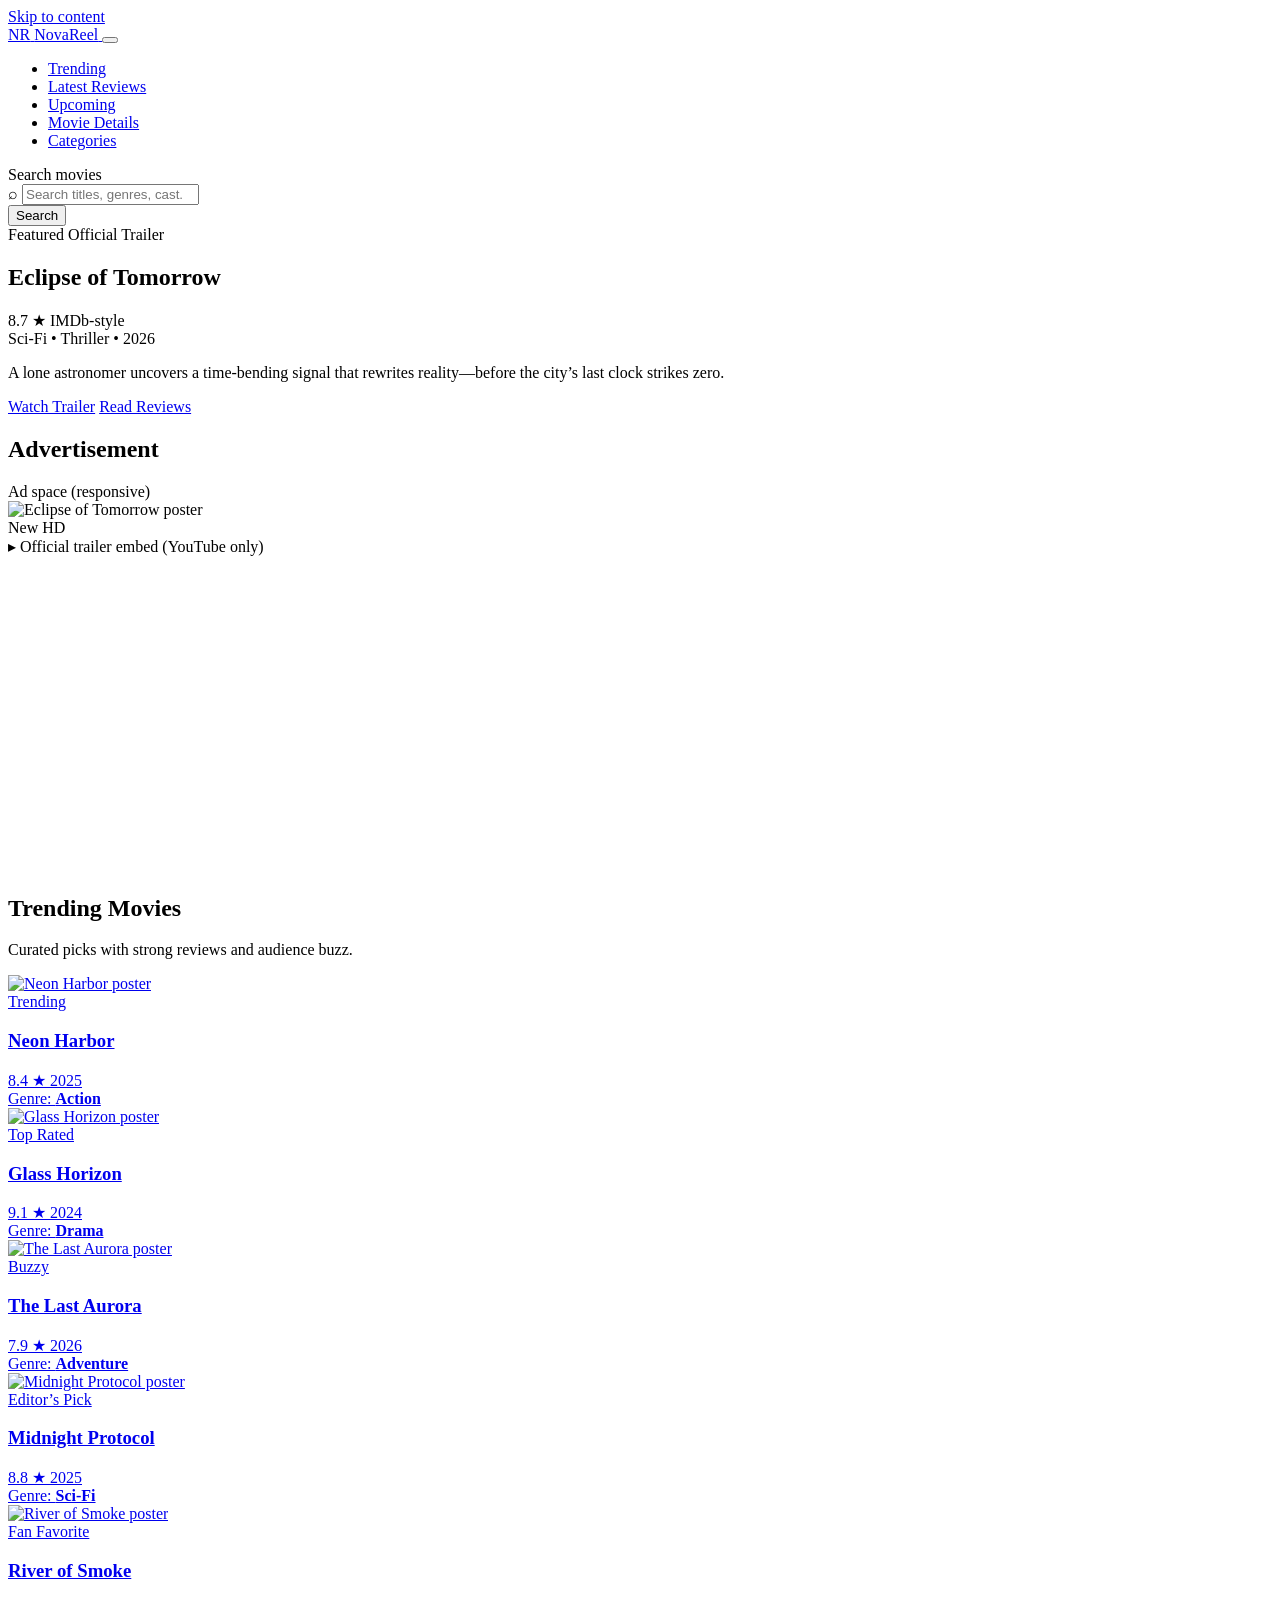
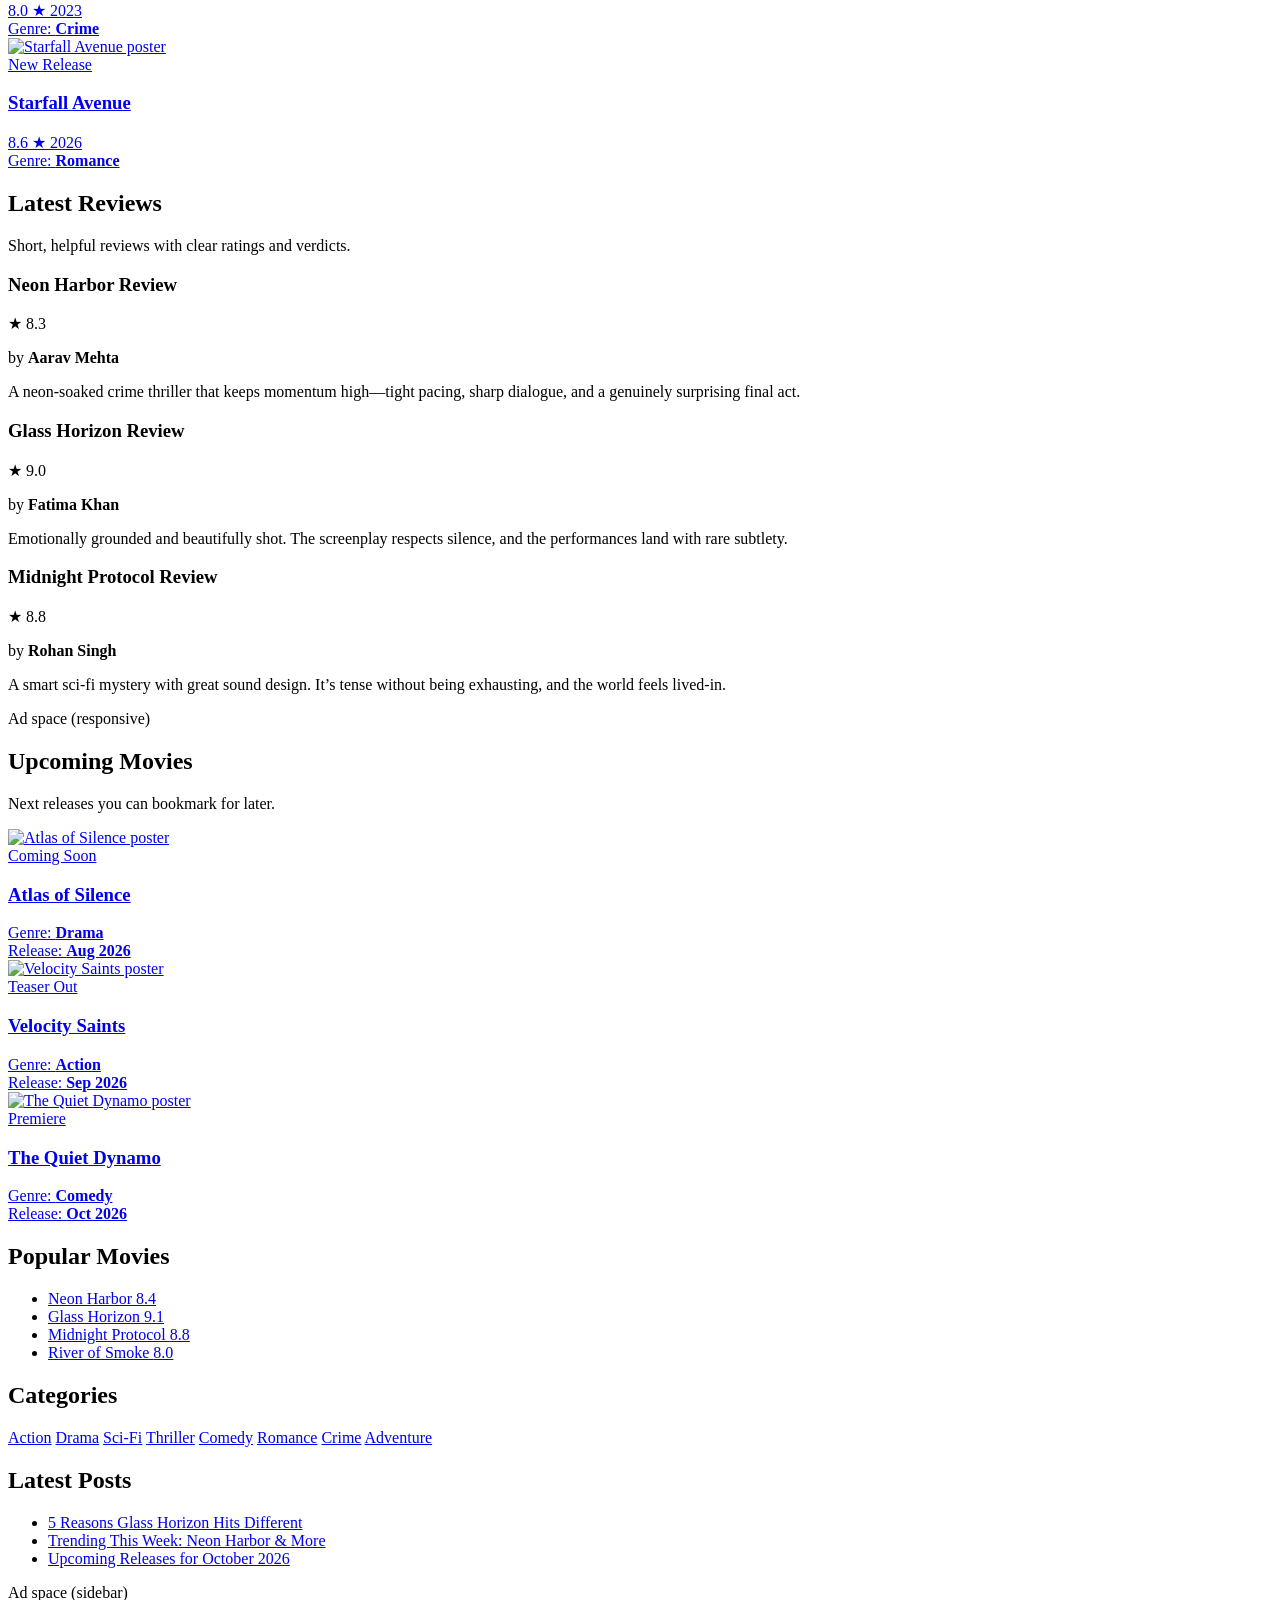
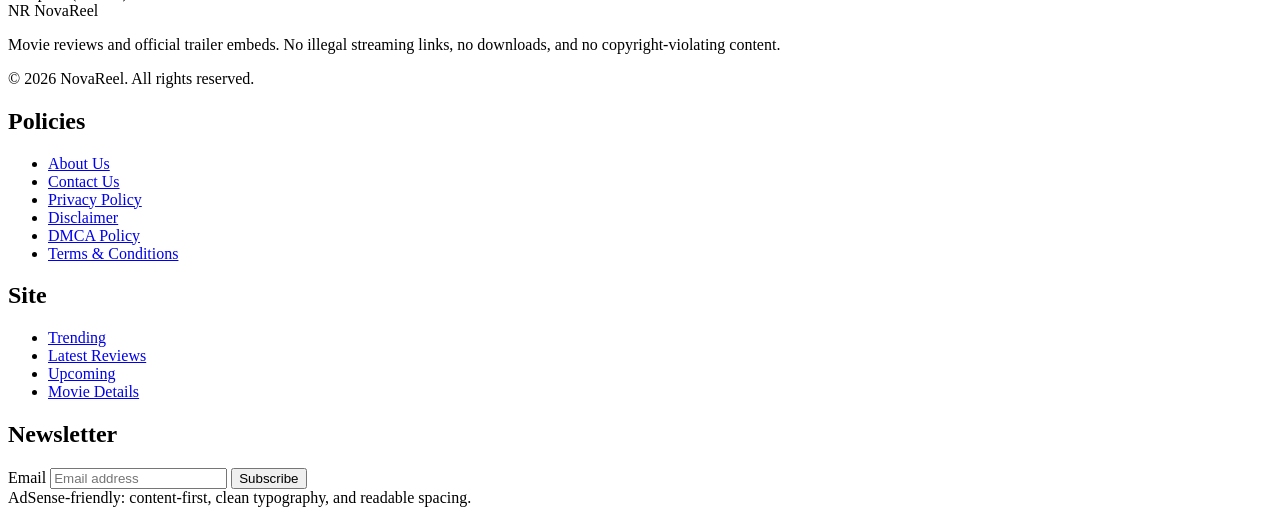
==== index.html @ b0065f3a "new website upload" ====
<!doctype html>
<html lang="en">
<head>
  <meta charset="utf-8" />
  <meta name="viewport" content="width=device-width, initial-scale=1" />

  <title>NovaReel | Movie Reviews, Trailers & Ratings</title>
  <meta name="description" content="NovaReel is a modern movie review platform with trending movies, latest reviews, cast details, and official trailers. Clean, fast, AdSense-ready layout." />
  <meta name="robots" content="index,follow" />

  <!-- Open Graph -->
  <meta property="og:type" content="website" />
  <meta property="og:title" content="NovaReel | Movie Reviews, Trailers & Ratings" />
  <meta property="og:description" content="Explore trending movies, read latest reviews, and watch official trailers. Rate your favorites." />
  <meta property="og:url" content="https://example.com/" />
  <meta property="og:image" content="images/featured-poster.jpg" />

  <!-- Schema-ready hooks -->
  <script type="application/ld+json">
  {
    "@context": "https://schema.org",
    "@type": "WebSite",
    "name": "NovaReel",
    "url": "https://example.com/",
    "potentialAction": {
      "@type": "SearchAction",
      "target": "https://example.com/search?q={search_term_string}",
      "query-input": "required name=search_term_string"
    }
  }
  </script>

  <link rel="stylesheet" href="css/styles.css" />

  <!-- AdSense placement (placeholder only). Keep layout clean; do not add policy-violating content. -->
  <!--
  <script async src="https://pagead2.googlesyndication.com/pagead/js/adsbygoogle.js?client=ca-pub-XXXXXXXXXXXX" crossorigin="anonymous"></script>
  <meta name="google-adsense-account" content="ca-pub-XXXXXXXXXXXX">
  -->

  <link rel="icon" href="images/favicon.svg" type="image/svg+xml" />
</head>

<body>
  <a class="skip-link" href="#main">Skip to content</a>

  <header class="site-header" role="banner">
    <div class="container header-inner">
      <a class="brand" href="index.html" aria-label="NovaReel home">
        <span class="brand-mark" aria-hidden="true">NR</span>
        <span class="brand-name">NovaReel</span>
      </a>

      <button class="nav-toggle" type="button" aria-label="Open menu" aria-expanded="false" data-nav-toggle>
        <span class="nav-toggle-bar"></span>
        <span class="nav-toggle-bar"></span>
        <span class="nav-toggle-bar"></span>
      </button>

      <nav class="site-nav" aria-label="Primary">
        <ul class="nav-list" data-nav-list>
          <li><a href="#trending">Trending</a></li>
          <li><a href="#reviews">Latest Reviews</a></li>
          <li><a href="#upcoming">Upcoming</a></li>
          <li><a href="movie-detail.html">Movie Details</a></li>
          <li><a href="#categories">Categories</a></li>
        </ul>
      </nav>

      <form class="search" role="search" action="search.html" method="get">
        <label class="search-label" for="site-search">Search movies</label>
        <div class="search-box">
          <span class="search-icon" aria-hidden="true">⌕</span>
          <input id="site-search" name="q" type="search" placeholder="Search titles, genres, cast..." autocomplete="off" />
        </div>
        <button class="search-btn" type="submit">Search</button>
      </form>
    </div>
  </header>

  <!-- Mobile nav: CSS-only toggle uses :focus-within via wrapper -->
  <script>
    // Intentionally omitted (no JavaScript allowed). This file is CSS/HTML-only.
  </script>

  <main id="main" class="main" role="main">
    <!-- Hero -->
    <section class="hero" aria-label="Featured movie">
      <div class="container hero-grid">
        <div class="hero-copy">
          <div class="eyebrow">
            <span class="pill">Featured</span>
            <span class="pill pill-outline">Official Trailer</span>
          </div>

          <h1 class="hero-title">Eclipse of Tomorrow</h1>
          <div class="hero-meta">
            <div class="rating-badge" aria-label="Rating: 8.7 out of 10">
              <span class="rating-score">8.7</span>
              <span class="rating-star" aria-hidden="true">★</span>
              <span class="rating-sub">IMDb-style</span>
            </div>
            <div class="hero-tags" aria-label="Genres">Sci‑Fi • Thriller • 2026</div>
          </div>

          <p class="hero-desc">A lone astronomer uncovers a time-bending signal that rewrites reality—before the city’s last clock strikes zero.</p>

          <div class="hero-actions">
            <a class="btn btn-primary" href="movie-detail.html">Watch Trailer</a>
            <a class="btn btn-ghost" href="#reviews">Read Reviews</a>
          </div>

          <div class="hero-ad" aria-label="Ad space (placeholder)">
            <h2 class="visually-hidden">Advertisement</h2>
            <div class="ad-slot">Ad space (responsive)</div>
          </div>
        </div>

        <aside class="hero-card" aria-label="Featured trailer card">
          <div class="movie-poster">
            <img src="images/featured-poster.jpg" alt="Eclipse of Tomorrow poster" loading="eager" />
            <div class="poster-overlay">
              <span class="poster-chip">New</span>
              <span class="poster-chip poster-chip-secondary">HD</span>
            </div>
          </div>

          <div class="trailer-preview">
            <div class="advice">
              <span class="advice-icon" aria-hidden="true">▸</span>
              <span>Official trailer embed (YouTube only)</span>
            </div>
            <div class="trailer-mini">
              <iframe
                title="Eclipse of Tomorrow – Official Trailer"
                loading="lazy"
                width="560"
                height="315"
                src="https://www.youtube-nocookie.com/embed/ysz5S6PUM-U"
                frameborder="0"
                allow="accelerometer; autoplay; clipboard-write; encrypted-media; gyroscope; picture-in-picture; web-share"
                allowfullscreen>
              </iframe>
            </div>
          </div>
        </aside>
      </div>
    </section>

    <section class="section" id="trending" aria-label="Trending movies">
      <div class="container">
        <div class="section-head">
          <h2 class="section-title">Trending Movies</h2>
          <p class="section-sub">Curated picks with strong reviews and audience buzz.</p>
        </div>

        <div class="grid grid-cards">
          <!-- Movie Card -->
          <article class="card movie-card" aria-label="Movie: Neon Harbor">
            <a class="card-link" href="movie-detail.html" aria-label="Open Neon Harbor details">
              <div class="card-media">
                <img src="images/poster1.jpg" alt="Neon Harbor poster" loading="lazy" />
                <div class="card-badge">Trending</div>
              </div>
              <div class="card-body">
                <h3 class="card-title">Neon Harbor</h3>
                <div class="card-rating">
                  <span class="rating-pill">8.4</span>
                  <span class="muted">★</span>
                  <span class="muted">2025</span>
                </div>
                <div class="card-meta">Genre: <strong>Action</strong></div>
              </div>
            </a>
          </article>

          <article class="card movie-card" aria-label="Movie: Glass Horizon">
            <a class="card-link" href="movie-detail.html">
              <div class="card-media">
                <img src="images/poster2.jpg" alt="Glass Horizon poster" loading="lazy" />
                <div class="card-badge card-badge-alt">Top Rated</div>
              </div>
              <div class="card-body">
                <h3 class="card-title">Glass Horizon</h3>
                <div class="card-rating">
                  <span class="rating-pill rating-pill-good">9.1</span>
                  <span class="muted">★</span>
                  <span class="muted">2024</span>
                </div>
                <div class="card-meta">Genre: <strong>Drama</strong></div>
              </div>
            </a>
          </article>

          <article class="card movie-card" aria-label="Movie: The Last Aurora">
            <a class="card-link" href="movie-detail.html">
              <div class="card-media">
                <img src="images/poster3.jpg" alt="The Last Aurora poster" loading="lazy" />
                <div class="card-badge card-badge-calm">Buzzy</div>
              </div>
              <div class="card-body">
                <h3 class="card-title">The Last Aurora</h3>
                <div class="card-rating">
                  <span class="rating-pill">7.9</span>
                  <span class="muted">★</span>
                  <span class="muted">2026</span>
                </div>
                <div class="card-meta">Genre: <strong>Adventure</strong></div>
              </div>
            </a>
          </article>

          <article class="card movie-card" aria-label="Movie: Midnight Protocol">
            <a class="card-link" href="movie-detail.html">
              <div class="card-media">
                <img src="images/poster4.jpg" alt="Midnight Protocol poster" loading="lazy" />
                <div class="card-badge card-badge-alt">Editor’s Pick</div>
              </div>
              <div class="card-body">
                <h3 class="card-title">Midnight Protocol</h3>
                <div class="card-rating">
                  <span class="rating-pill rating-pill-good">8.8</span>
                  <span class="muted">★</span>
                  <span class="muted">2025</span>
                </div>
                <div class="card-meta">Genre: <strong>Sci‑Fi</strong></div>
              </div>
            </a>
          </article>

          <article class="card movie-card" aria-label="Movie: River of Smoke">
            <a class="card-link" href="movie-detail.html">
              <div class="card-media">
                <img src="images/poster5.jpg" alt="River of Smoke poster" loading="lazy" />
                <div class="card-badge card-badge-calm">Fan Favorite</div>
              </div>
              <div class="card-body">
                <h3 class="card-title">River of Smoke</h3>
                <div class="card-rating">
                  <span class="rating-pill">8.0</span>
                  <span class="muted">★</span>
                  <span class="muted">2023</span>
                </div>
                <div class="card-meta">Genre: <strong>Crime</strong></div>
              </div>
            </a>
          </article>

          <article class="card movie-card" aria-label="Movie: Starfall Avenue">
            <a class="card-link" href="movie-detail.html">
              <div class="card-media">
                <img src="images/poster6.jpg" alt="Starfall Avenue poster" loading="lazy" />
                <div class="card-badge card-badge-secondary">New Release</div>
              </div>
              <div class="card-body">
                <h3 class="card-title">Starfall Avenue</h3>
                <div class="card-rating">
                  <span class="rating-pill rating-pill-good">8.6</span>
                  <span class="muted">★</span>
                  <span class="muted">2026</span>
                </div>
                <div class="card-meta">Genre: <strong>Romance</strong></div>
              </div>
            </a>
          </article>
        </div>
      </div>
    </section>

    <section class="section section-split" id="content" aria-label="Reviews and sidebar">
      <div class="container split">
        <div class="main-col">
          <!-- Latest Reviews -->
          <section class="section" id="reviews" aria-label="Latest reviews">
            <div class="section-head">
              <h2 class="section-title">Latest Reviews</h2>
              <p class="section-sub">Short, helpful reviews with clear ratings and verdicts.</p>
            </div>

            <div class="grid grid-reviews">
              <article class="review-card" aria-label="Review for Neon Harbor">
                <header class="review-top">
                  <h3 class="review-title">Neon Harbor Review</h3>
                  <div class="review-rating" aria-label="Reviewer rating 8.3 out of 10">
                    <span class="star">★</span>
                    <span class="rating-value">8.3</span>
                  </div>
                </header>
                <p class="review-by">by <strong>Aarav Mehta</strong></p>
                <p class="review-text">A neon-soaked crime thriller that keeps momentum high—tight pacing, sharp dialogue, and a genuinely surprising final act.</p>
              </article>

              <article class="review-card" aria-label="Review for Glass Horizon">
                <header class="review-top">
                  <h3 class="review-title">Glass Horizon Review</h3>
                  <div class="review-rating" aria-label="Reviewer rating 9.0 out of 10">
                    <span class="star">★</span>
                    <span class="rating-value">9.0</span>
                  </div>
                </header>
                <p class="review-by">by <strong>Fatima Khan</strong></p>
                <p class="review-text">Emotionally grounded and beautifully shot. The screenplay respects silence, and the performances land with rare subtlety.</p>
              </article>

              <article class="review-card" aria-label="Review for Midnight Protocol">
                <header class="review-top">
                  <h3 class="review-title">Midnight Protocol Review</h3>
                  <div class="review-rating" aria-label="Reviewer rating 8.8 out of 10">
                    <span class="star">★</span>
                    <span class="rating-value">8.8</span>
                  </div>
                </header>
                <p class="review-by">by <strong>Rohan Singh</strong></p>
                <p class="review-text">A smart sci‑fi mystery with great sound design. It’s tense without being exhausting, and the world feels lived-in.</p>
              </article>
            </div>

            <div class="reviews-ad" aria-label="Ad space (placeholder)">
              <div class="ad-slot ad-slot-tall">Ad space (responsive)</div>
            </div>
          </section>

          <!-- Upcoming Movies -->
          <section class="section" id="upcoming" aria-label="Upcoming movies">
            <div class="section-head">
              <h2 class="section-title">Upcoming Movies</h2>
              <p class="section-sub">Next releases you can bookmark for later.</p>
            </div>

            <div class="grid grid-cards grid-upcoming">
              <article class="card movie-card" aria-label="Upcoming: Atlas of Silence">
                <a class="card-link" href="movie-detail.html">
                  <div class="card-media">
                    <img src="images/up1.jpg" alt="Atlas of Silence poster" loading="lazy" />
                    <div class="card-badge card-badge-secondary">Coming Soon</div>
                  </div>
                  <div class="card-body">
                    <h3 class="card-title">Atlas of Silence</h3>
                    <div class="card-meta">Genre: <strong>Drama</strong></div>
                    <div class="card-meta">Release: <strong>Aug 2026</strong></div>
                  </div>
                </a>
              </article>

              <article class="card movie-card" aria-label="Upcoming: Velocity Saints">
                <a class="card-link" href="movie-detail.html">
                  <div class="card-media">
                    <img src="images/up2.jpg" alt="Velocity Saints poster" loading="lazy" />
                    <div class="card-badge card-badge-alt">Teaser Out</div>
                  </div>
                  <div class="card-body">
                    <h3 class="card-title">Velocity Saints</h3>
                    <div class="card-meta">Genre: <strong>Action</strong></div>
                    <div class="card-meta">Release: <strong>Sep 2026</strong></div>
                  </div>
                </a>
              </article>

              <article class="card movie-card" aria-label="Upcoming: The Quiet Dynamo">
                <a class="card-link" href="movie-detail.html">
                  <div class="card-media">
                    <img src="images/up3.jpg" alt="The Quiet Dynamo poster" loading="lazy" />
                    <div class="card-badge card-badge-calm">Premiere</div>
                  </div>
                  <div class="card-body">
                    <h3 class="card-title">The Quiet Dynamo</h3>
                    <div class="card-meta">Genre: <strong>Comedy</strong></div>
                    <div class="card-meta">Release: <strong>Oct 2026</strong></div>
                  </div>
                </a>
              </article>
            </div>
          </section>
        </div>

        <!-- Sidebar -->
        <aside class="sidebar" aria-label="Sidebar widgets">
          <div class="widget">
            <h2 class="widget-title">Popular Movies</h2>
            <ul class="widget-list">
              <li><a href="movie-detail.html">Neon Harbor <span class="muted">8.4</span></a></li>
              <li><a href="movie-detail.html">Glass Horizon <span class="muted">9.1</span></a></li>
              <li><a href="movie-detail.html">Midnight Protocol <span class="muted">8.8</span></a></li>
              <li><a href="movie-detail.html">River of Smoke <span class="muted">8.0</span></a></li>
            </ul>
          </div>

          <div class="widget" id="categories">
            <h2 class="widget-title">Categories</h2>
            <div class="tag-grid" role="list">
              <a class="tag" href="category.html">Action</a>
              <a class="tag" href="category.html">Drama</a>
              <a class="tag" href="category.html">Sci‑Fi</a>
              <a class="tag" href="category.html">Thriller</a>
              <a class="tag" href="category.html">Comedy</a>
              <a class="tag" href="category.html">Romance</a>
              <a class="tag" href="category.html">Crime</a>
              <a class="tag" href="category.html">Adventure</a>
            </div>
          </div>

          <div class="widget">
            <h2 class="widget-title">Latest Posts</h2>
            <ul class="widget-list">
              <li><a href="#reviews">5 Reasons Glass Horizon Hits Different</a></li>
              <li><a href="#trending">Trending This Week: Neon Harbor & More</a></li>
              <li><a href="#upcoming">Upcoming Releases for October 2026</a></li>
            </ul>
          </div>

          <div class="widget" aria-label="Ad space (placeholder)">
            <div class="ad-slot">Ad space (sidebar)</div>
          </div>
        </aside>
      </div>
    </section>
  </main>

  <footer class="site-footer" role="contentinfo">
    <div class="container footer-grid">
      <div class="footer-brand">
        <div class="footer-logo">
          <span class="brand-mark" aria-hidden="true">NR</span>
          <span class="brand-name">NovaReel</span>
        </div>
        <p class="footer-text">Movie reviews and official trailer embeds. No illegal streaming links, no downloads, and no copyright-violating content.</p>
        <p class="copyright">© <span id="year">2026</span> NovaReel. All rights reserved.</p>
      </div>

      <div class="footer-links">
        <h2 class="footer-title">Policies</h2>
        <ul>
          <li><a href="about.html">About Us</a></li>
          <li><a href="contact.html">Contact Us</a></li>
          <li><a href="privacy.html">Privacy Policy</a></li>
          <li><a href="disclaimer.html">Disclaimer</a></li>
          <li><a href="dmca.html">DMCA Policy</a></li>
          <li><a href="terms.html">Terms &amp; Conditions</a></li>
        </ul>
      </div>

      <div class="footer-links">
        <h2 class="footer-title">Site</h2>
        <ul>
          <li><a href="#trending">Trending</a></li>
          <li><a href="#reviews">Latest Reviews</a></li>
          <li><a href="#upcoming">Upcoming</a></li>
          <li><a href="movie-detail.html">Movie Details</a></li>
        </ul>
      </div>

      <div class="footer-right">
        <h2 class="footer-title">Newsletter</h2>
        <form class="newsletter" action="subscribe.html" method="post">
          <label for="email" class="visually-hidden">Email</label>
          <input id="email" name="email" type="email" placeholder="Email address" required />
          <button class="btn btn-primary btn-full" type="submit">Subscribe</button>
        </form>
        <div class="footer-small">AdSense-friendly: content-first, clean typography, and readable spacing.</div>
      </div>
    </div>
  </footer>
</body>
</html>
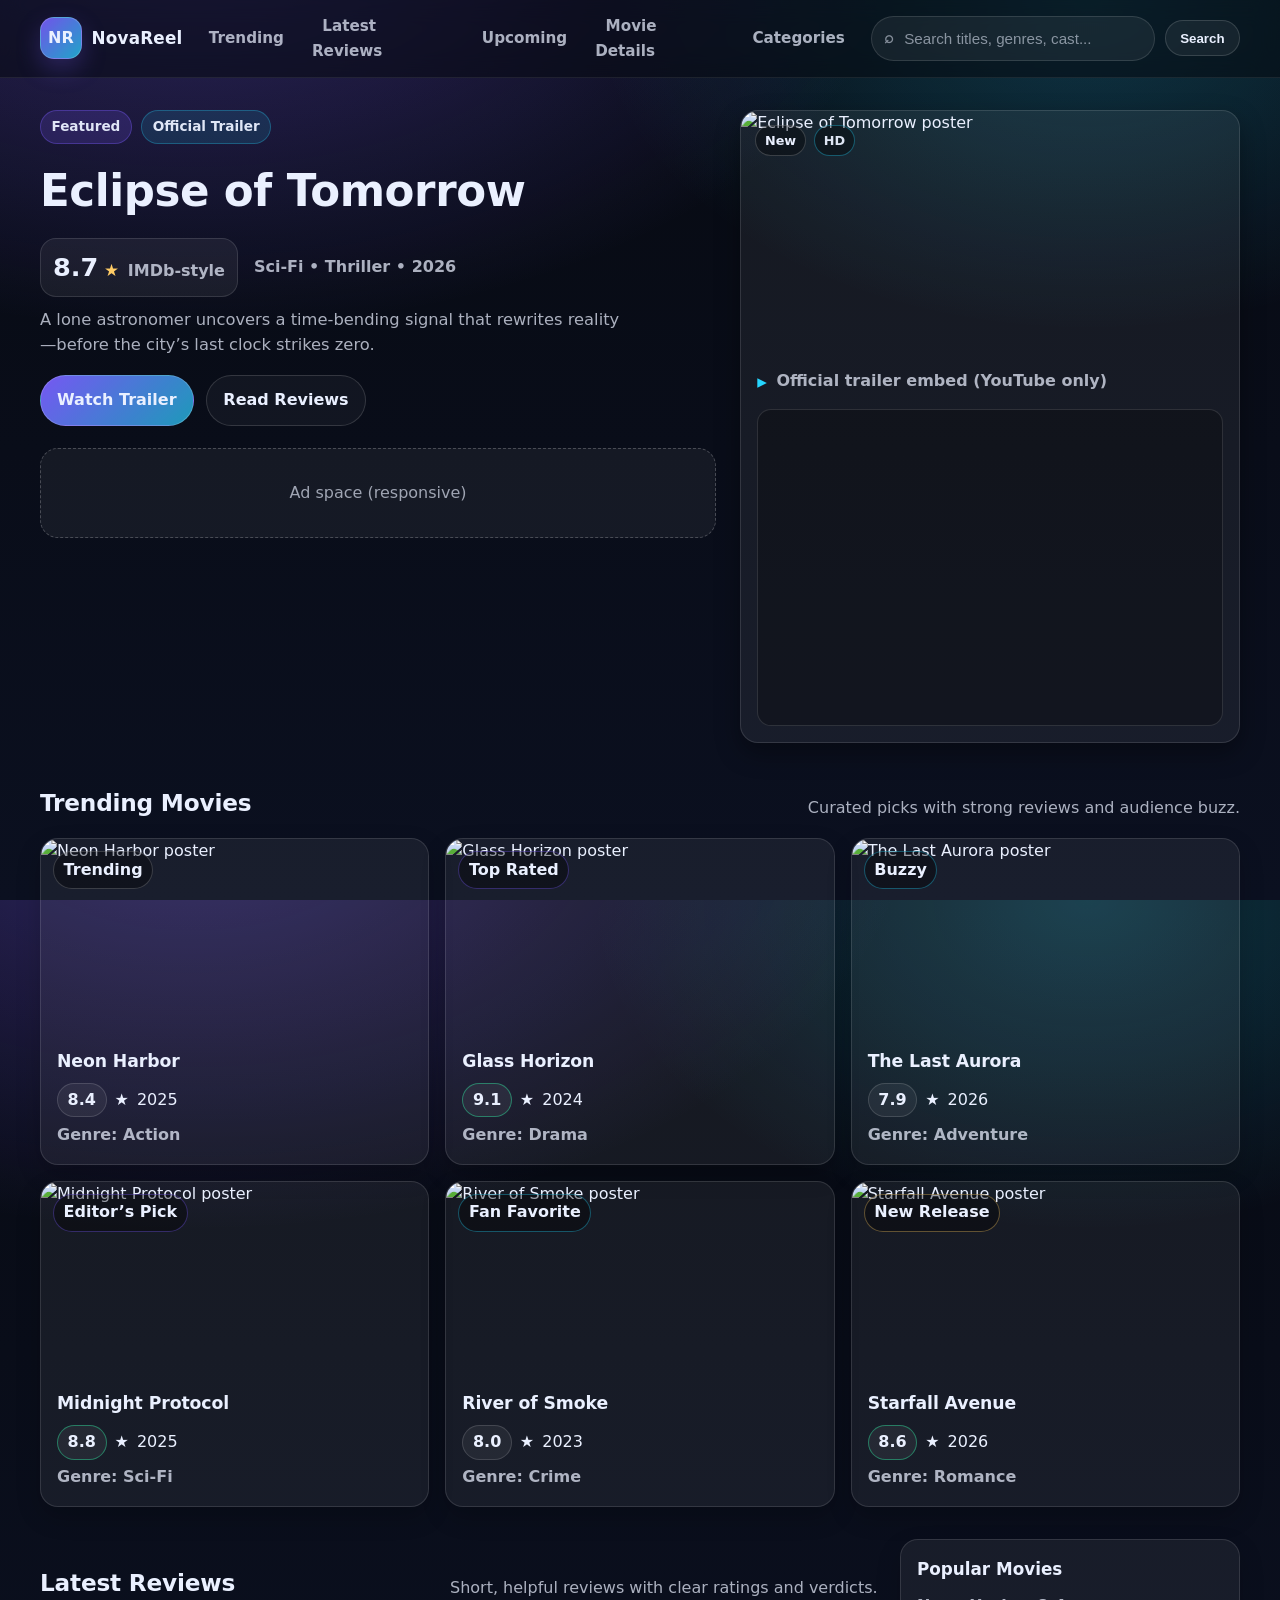
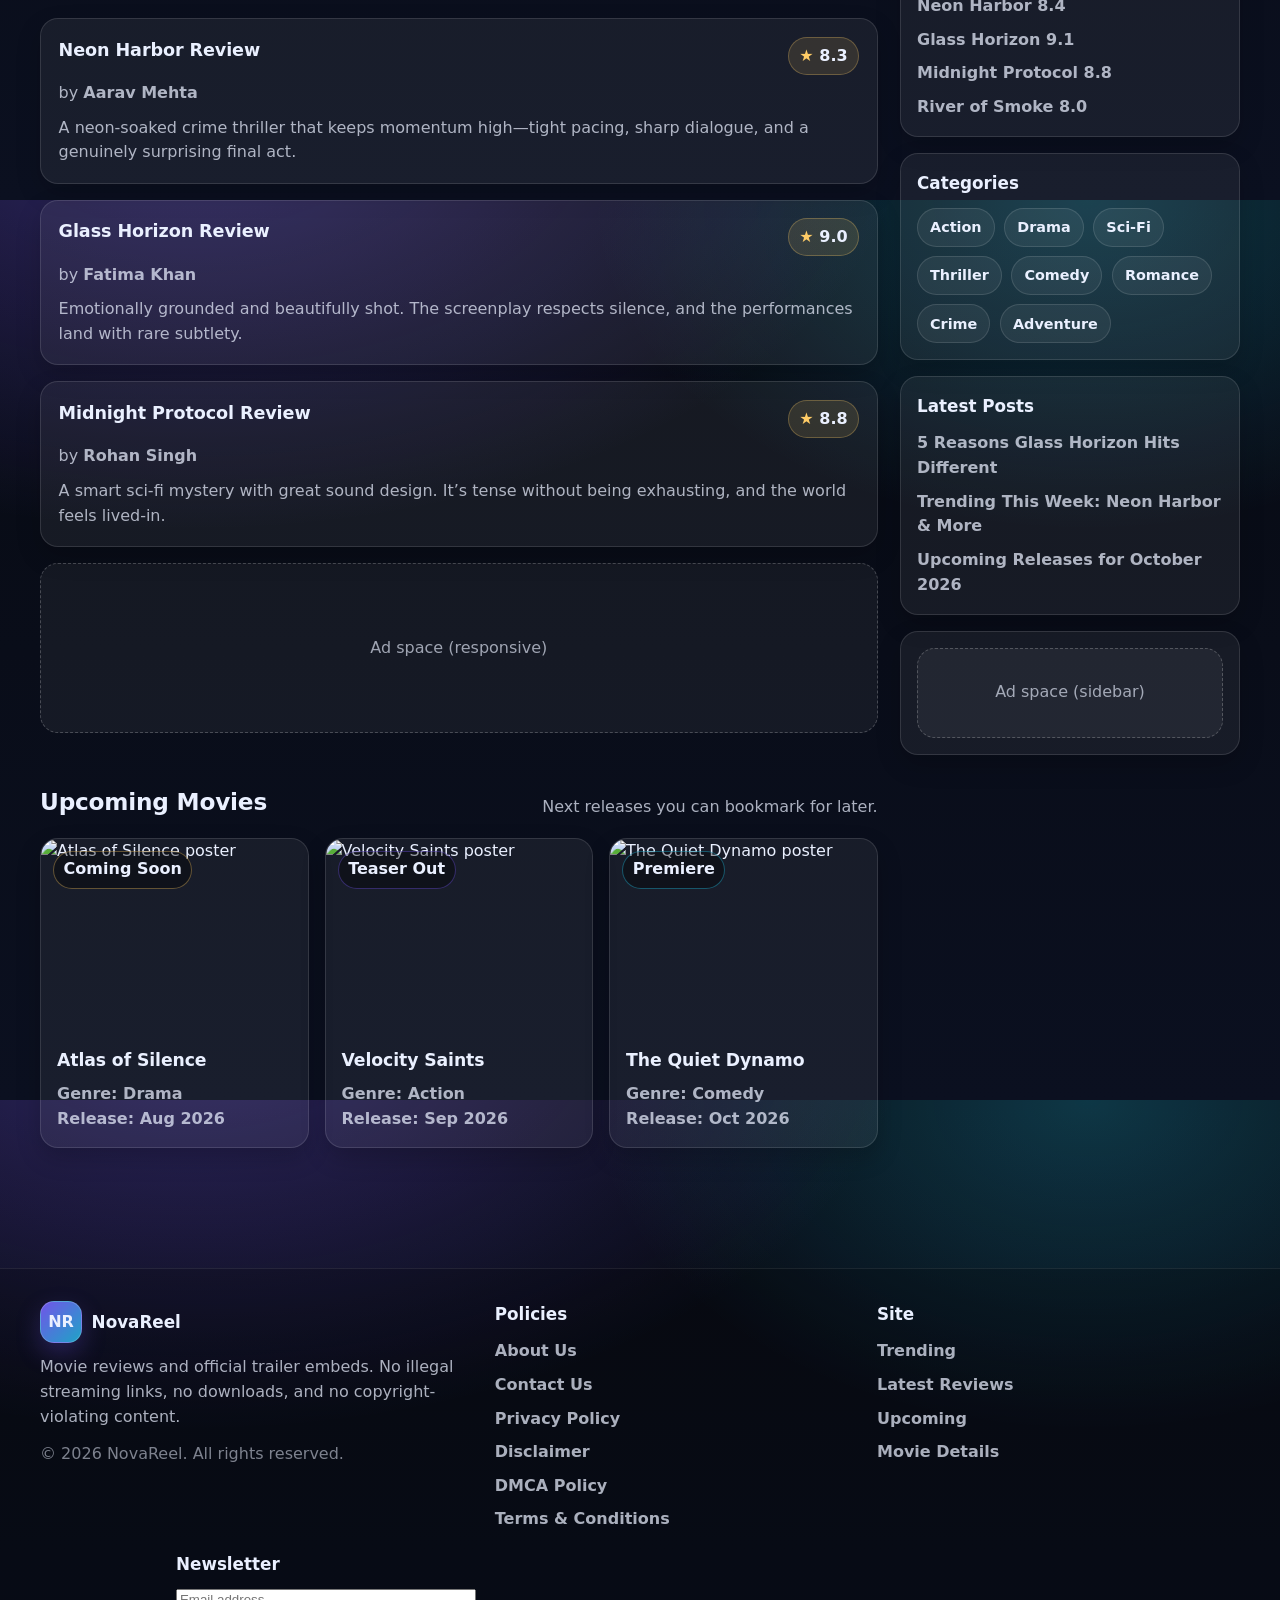
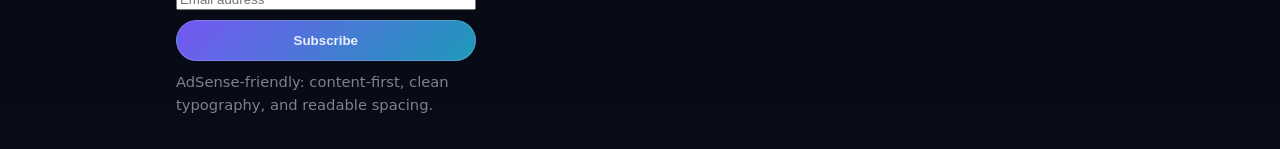
==== commit bdf17ee5: "website upload" ====
--- a/index.html
+++ b/index.html
@@ -30,7 +30,7 @@
   }
   </script>
 
-  <link rel="stylesheet" href="css/styles.css" />
+<link rel="stylesheet" href="styles.css" />
 
   <!-- AdSense placement (placeholder only). Keep layout clean; do not add policy-violating content. -->
   <!--
--- a/styles.css
+++ b/styles.css
@@ -0,0 +1,496 @@
+/* NovaReel — Movie Review Website (HTML5 + CSS3 only) */
+
+:root{
+  --bg0:#070A12;
+  --bg1:#0B1020;
+  --card: rgba(255,255,255,.06);
+  --card2: rgba(255,255,255,.085);
+  --stroke: rgba(255,255,255,.14);
+  --text:#EAF0FF;
+  --muted: rgba(234,240,255,.72);
+  --muted2: rgba(234,240,255,.52);
+  --brand:#7C5CFF;
+  --brand2:#26D6FF;
+  --good:#2EE59D;
+  --warn:#FFCC66;
+  --shadow: 0 18px 50px rgba(0,0,0,.45);
+  --shadow2: 0 10px 24px rgba(0,0,0,.35);
+  --radius: 18px;
+  --radius2: 14px;
+  --max: 1200px;
+}
+
+*{ box-sizing:border-box; }
+html,body{ height:100%; }
+body{
+  margin:0;
+  font-family: ui-sans-serif, system-ui, -apple-system, Segoe UI, Roboto, Helvetica, Arial, "Apple Color Emoji","Segoe UI Emoji";
+  background:
+    radial-gradient(1200px 700px at 15% -10%, rgba(124,92,255,.35), transparent 60%),
+    radial-gradient(900px 600px at 85% 0%, rgba(38,214,255,.22), transparent 55%),
+    linear-gradient(180deg, var(--bg0), var(--bg1));
+  color:var(--text);
+  line-height:1.55;
+}
+
+img{ max-width:100%; display:block; }
+
+.container{ width:min(var(--max), calc(100% - 2rem)); margin:0 auto; }
+
+.visually-hidden{
+  position:absolute !important;
+  width:1px; height:1px;
+  padding:0; margin:-1px;
+  overflow:hidden; clip:rect(0,0,0,0);
+  white-space:nowrap; border:0;
+}
+
+.skip-link{
+  position:absolute;
+  left:-999px;
+  top:12px;
+  background:#111827;
+  border:1px solid var(--stroke);
+  color:var(--text);
+  padding:.6rem 1rem;
+  border-radius:999px;
+  z-index:9999;
+}
+.skip-link:focus{ left:12px; }
+
+/* Header */
+.site-header{
+  position:sticky;
+  top:0;
+  z-index:50;
+  backdrop-filter: blur(12px);
+  background: rgba(7,10,18,.55);
+  border-bottom:1px solid rgba(255,255,255,.08);
+}
+.header-inner{
+  display:flex;
+  align-items:center;
+  gap:1rem;
+  padding:.85rem 0;
+}
+
+.brand{
+  display:flex;
+  align-items:center;
+  gap:.6rem;
+  text-decoration:none;
+  color:var(--text);
+  font-weight:800;
+  letter-spacing:.2px;
+}
+.brand-mark{
+  width:42px; height:42px;
+  display:grid; place-items:center;
+  border-radius:14px;
+  background: linear-gradient(135deg, rgba(124,92,255,.9), rgba(38,214,255,.75));
+  box-shadow: 0 10px 25px rgba(124,92,255,.25);
+  border:1px solid rgba(255,255,255,.18);
+}
+.brand-name{ font-size:1.05rem; }
+
+.nav-toggle{ display:none; }
+
+.site-nav{ flex:1; }
+.nav-list{
+  list-style:none;
+  display:flex;
+  gap:1.1rem;
+  padding:0;
+  margin:0;
+  align-items:center;
+}
+.nav-list a{
+  text-decoration:none;
+  color:var(--muted);
+  font-weight:650;
+  font-size:.95rem;
+  padding:.55rem .65rem;
+  border-radius:999px;
+  transition: transform .2s ease, background .2s ease, color .2s ease;
+}
+.nav-list a:hover{
+  color:var(--text);
+  background: rgba(255,255,255,.07);
+  transform: translateY(-1px);
+}
+
+/* Search */
+.search{ display:flex; align-items:center; gap:.6rem; }
+.search-box{
+  display:flex;
+  align-items:center;
+  gap:.5rem;
+  padding:.55rem .75rem;
+  border-radius:999px;
+  border:1px solid rgba(255,255,255,.12);
+  background: rgba(255,255,255,.06);
+}
+.search-icon{ color:var(--muted2); font-weight:700; }
+.search-label{ display:none; }
+.search input{
+  background:transparent;
+  border:0;
+  outline:none;
+  color:var(--text);
+  width:240px;
+  font-size:.95rem;
+}
+.search input::placeholder{ color: rgba(234,240,255,.55); }
+.search-btn{
+  border:1px solid rgba(255,255,255,.14);
+  background: rgba(255,255,255,.06);
+  color:var(--text);
+  padding:.6rem .9rem;
+  border-radius:999px;
+  cursor:pointer;
+  font-weight:750;
+  transition: transform .2s ease, background .2s ease;
+}
+.search-btn:hover{ background: rgba(255,255,255,.10); transform: translateY(-1px); }
+
+/* Hero */
+.main{ padding-bottom:2.5rem; }
+.hero{ padding: 2rem 0 1rem; }
+.hero-grid{
+  display:grid;
+  grid-template-columns: 1.15fr .85fr;
+  gap:1.5rem;
+  align-items:stretch;
+}
+.eyebrow{ display:flex; gap:.6rem; flex-wrap:wrap; margin-bottom:.9rem; }
+.pill{
+  display:inline-flex;
+  align-items:center;
+  gap:.45rem;
+  padding:.35rem .65rem;
+  border-radius:999px;
+  background: rgba(124,92,255,.18);
+  border:1px solid rgba(124,92,255,.35);
+  color: rgba(234,240,255,.95);
+  font-weight:750;
+  font-size:.85rem;
+}
+.pill-outline{
+  background: rgba(38,214,255,.12);
+  border-color: rgba(38,214,255,.28);
+}
+
+.hero-title{ font-size: clamp(2rem, 3.4vw, 3rem); margin:.2rem 0 .75rem; letter-spacing:-.4px; }
+.hero-meta{ display:flex; gap:1rem; align-items:center; flex-wrap:wrap; margin-bottom:.6rem; }
+.hero-tags{ color:var(--muted); font-weight:650; }
+
+.rating-badge{
+  display:flex;
+  align-items:baseline;
+  gap:.35rem;
+  padding:.55rem .75rem;
+  border-radius: 16px;
+  background: rgba(255,255,255,.06);
+  border:1px solid rgba(255,255,255,.12);
+}
+.rating-score{ font-size:1.6rem; font-weight:900; color:var(--text); }
+.rating-star{ color: var(--warn); font-size:1.05rem; }
+.rating-sub{ color:var(--muted); font-weight:650; margin-left:.2rem; }
+
+.hero-desc{ color:var(--muted); font-size:1.02rem; max-width:56ch; margin: 0 0 1.1rem; }
+
+.hero-actions{ display:flex; gap:.8rem; flex-wrap:wrap; }
+.btn{
+  display:inline-flex;
+  align-items:center;
+  justify-content:center;
+  gap:.5rem;
+  text-decoration:none;
+  border-radius: 999px;
+  padding:.75rem 1rem;
+  font-weight:850;
+  border:1px solid rgba(255,255,255,.14);
+  background: rgba(255,255,255,.06);
+  color:var(--text);
+  transition: transform .2s ease, box-shadow .2s ease, background .2s ease;
+}
+.btn:hover{ transform: translateY(-2px); background: rgba(255,255,255,.10); box-shadow: var(--shadow2); }
+.btn-primary{
+  background: linear-gradient(135deg, rgba(124,92,255,.95), rgba(38,214,255,.7));
+  border-color: rgba(255,255,255,.18);
+}
+.btn-ghost{ background: rgba(255,255,255,.04); }
+.btn-full{ width:100%; }
+
+.hero-ad{ margin-top:1.4rem; }
+.ad-slot{
+  border:1px dashed rgba(255,255,255,.22);
+  background: rgba(255,255,255,.05);
+  border-radius: var(--radius);
+  padding:1rem;
+  color: rgba(234,240,255,.65);
+  min-height: 90px;
+  display:flex;
+  align-items:center;
+  justify-content:center;
+  text-align:center;
+}
+.ad-slot-tall{ min-height: 170px; }
+
+.hero-card{
+  border-radius: var(--radius);
+  background: rgba(255,255,255,.06);
+  border:1px solid rgba(255,255,255,.12);
+  box-shadow: var(--shadow2);
+  overflow:hidden;
+  display:flex;
+  flex-direction:column;
+}
+.movie-poster{ position:relative; }
+.movie-poster img{ height: 240px; width:100%; object-fit:cover; }
+.poster-overlay{ position:absolute; left:14px; top:14px; display:flex; gap:.5rem; flex-wrap:wrap; }
+.poster-chip{
+  font-weight:900;
+  font-size:.8rem;
+  padding:.3rem .55rem;
+  border-radius:999px;
+  background: rgba(0,0,0,.35);
+  border:1px solid rgba(255,255,255,.18);
+}
+.poster-chip-secondary{ border-color: rgba(38,214,255,.35); color: rgba(234,240,255,.95); }
+
+.trailer-preview{ padding: 1rem; display:flex; flex-direction:column; gap:.8rem; }
+.advice{ display:flex; align-items:center; gap:.6rem; color:var(--muted); font-weight:700; }
+.advice-icon{ color: var(--brand2); font-size:1.2rem; }
+.trailer-mini{ border-radius: 14px; overflow:hidden; border:1px solid rgba(255,255,255,.12); background: rgba(0,0,0,.25); }
+.trailer-mini iframe{ width:100%; aspect-ratio: 16/9; border:0; display:block; }
+
+/* Sections */
+.section{ padding: 1.6rem 0; }
+.section-split{ padding-top: .4rem; }
+.section-head{ display:flex; align-items:flex-end; justify-content:space-between; gap:1rem; flex-wrap:wrap; margin-bottom:1.1rem; }
+.section-title{ font-size: 1.45rem; margin:0; letter-spacing:-.2px; }
+.section-sub{ margin:0; color:var(--muted); max-width:60ch; }
+
+/* Cards */
+.grid{ display:grid; gap:1rem; }
+.grid-cards{ grid-template-columns: repeat(3, 1fr); }
+.grid-upcoming{ grid-template-columns: repeat(3, 1fr); }
+.grid-reviews{ grid-template-columns: 1fr; }
+
+.card{
+  border-radius: var(--radius);
+  background: rgba(255,255,255,.06);
+  border:1px solid rgba(255,255,255,.12);
+  overflow:hidden;
+  box-shadow: 0 10px 24px rgba(0,0,0,.2);
+  transition: transform .2s ease, border-color .2s ease, background .2s ease;
+}
+.card:hover{ transform: translateY(-4px); border-color: rgba(255,255,255,.2); background: rgba(255,255,255,.085); }
+.card-link{ color:inherit; text-decoration:none; display:block; }
+
+.card-media{ position:relative; }
+.card-media img{ height: 190px; width:100%; object-fit:cover; }
+.card-badge{
+  position:absolute;
+  left:12px; top:12px;
+  padding:.35rem .6rem;
+  font-weight:900;
+  border-radius:999px;
+  background: rgba(0,0,0,.35);
+  border:1px solid rgba(255,255,255,.18);
+}
+.card-badge-alt{ border-color: rgba(124,92,255,.35); }
+.card-badge-calm{ border-color: rgba(38,214,255,.35); }
+.card-badge-secondary{ border-color: rgba(255,204,102,.35); }
+
+.card-body{ padding: 1rem; }
+.card-title{ margin:.15rem 0 .5rem; font-size:1.08rem; letter-spacing:-.1px; }
+.card-rating{ display:flex; align-items:center; gap:.5rem; margin-bottom:.35rem; }
+.rating-pill{
+  padding:.25rem .6rem;
+  border-radius:999px;
+  background: rgba(255,255,255,.06);
+  border:1px solid rgba(255,255,255,.14);
+  font-weight:900;
+}
+.rating-pill-good{ border-color: rgba(46,229,157,.45); }
+.card-meta{ color:var(--muted); font-weight:650; }
+
+/* Reviews */
+.review-card{
+  border-radius: var(--radius);
+  border:1px solid rgba(255,255,255,.12);
+  background: rgba(255,255,255,.06);
+  padding: 1.1rem;
+  box-shadow: 0 10px 24px rgba(0,0,0,.18);
+}
+.review-top{ display:flex; align-items:flex-start; justify-content:space-between; gap:1rem; margin-bottom:.4rem; }
+.review-title{ margin:0; font-size:1.1rem; letter-spacing:-.1px; }
+.review-rating{
+  display:flex; align-items:center; gap:.35rem;
+  padding:.35rem .65rem;
+  border-radius:999px;
+  background: rgba(255,204,102,.12);
+  border:1px solid rgba(255,204,102,.28);
+}
+.star{ color: var(--warn); font-size:1rem; }
+.rating-value{ font-weight:900; }
+.review-by{ margin:.15rem 0 .6rem; color:var(--muted); }
+.review-text{ margin:0; color:var(--muted); }
+
+.reviews-ad{ margin-top: 1rem; }
+
+/* Split layout */
+.split{ display:grid; grid-template-columns: 1fr 340px; gap:1.4rem; align-items:start; }
+
+.sidebar{ display:flex; flex-direction:column; gap:1rem; }
+.widget{
+  border-radius: var(--radius);
+  background: rgba(255,255,255,.06);
+  border:1px solid rgba(255,255,255,.12);
+  padding: 1rem;
+  box-shadow: 0 10px 24px rgba(0,0,0,.18);
+}
+.widget-title{ margin:0 0 .75rem; font-size:1.05rem; }
+.widget-list{ list-style:none; margin:0; padding:0; display:flex; flex-direction:column; gap:.55rem; }
+.widget-list a{ color:var(--muted); text-decoration:none; font-weight:700; }
+.widget-list a:hover{ color:var(--text); text-decoration:underline; text-decoration-color: rgba(124,92,255,.8); }
+
+.tag-grid{ display:flex; flex-wrap:wrap; gap:.6rem; }
+.tag{
+  text-decoration:none;
+  color:var(--text);
+  font-weight:850;
+  font-size:.9rem;
+  border-radius: 999px;
+  padding:.45rem .75rem;
+  background: rgba(255,255,255,.06);
+  border:1px solid rgba(255,255,255,.12);
+  transition: transform .2s ease, background .2s ease;
+}
+.tag:hover{ transform: translateY(-2px); background: rgba(255,255,255,.10); }
+
+/* Footer */
+.site-footer{ margin-top: 1.8rem; padding: 2rem 0; border-top:1px solid rgba(255,255,255,.08); background: rgba(0,0,0,.18); }
+.footer-grid{ display:grid; grid-template-columns: 1.2fr 1fr 1fr; gap:1.2rem; }
+.footer-brand{ padding-right: .5rem; }
+.footer-logo{ display:flex; align-items:center; gap:.6rem; font-weight:900; }
+.footer-text{ color:var(--muted); margin:.75rem 0; max-width:60ch; }
+.copyright{ color:var(--muted2); margin:0; }
+
+.footer-title{ margin:0 0 .75rem; font-size:1.05rem; }
+.footer-links ul{ list-style:none; padding:0; margin:0; display:flex; flex-direction:column; gap:.55rem; }
+.footer-links a{ color:var(--muted); text-decoration:none; font-weight:750; }
+.footer-links a:hover{ color:var(--text); text-decoration:underline; text-decoration-color: rgba(38,214,255,.85); }
+
+.footer-right{ justify-self:end; }
+.newsletter{ display:flex; flex-direction:column; gap:.6rem; }
+.footer-small{ color:var(--muted2); font-size:.92rem; margin-top:.65rem; max-width:32ch; }
+
+/* Responsive */
+@media (max-width: 1020px){
+  .hero-grid{ grid-template-columns: 1fr; }
+  .movie-poster img{ height: 230px; }
+  .split{ grid-template-columns: 1fr; }
+  .grid-cards{ grid-template-columns: repeat(2, 1fr); }
+  .grid-upcoming{ grid-template-columns: repeat(2, 1fr); }
+  .footer-grid{ grid-template-columns: 1fr; }
+  .footer-right{ justify-self:start; }
+  .search input{ width: 190px; }
+}
+
+@media (max-width: 720px){
+  .header-inner{ flex-wrap:wrap; }
+  .site-nav{ display:none; }
+  .nav-toggle{
+    display:inline-flex;
+    margin-left:auto;
+    width:44px; height:44px;
+    border-radius: 14px;
+    border:1px solid rgba(255,255,255,.14);
+    background: rgba(255,255,255,.06);
+    cursor:pointer;
+    align-items:center; justify-content:center;
+    padding: .35rem;
+  }
+  .nav-toggle-bar{ width: 20px; height:2px; background: var(--text); display:block; margin:3px 0; border-radius:2px; opacity:.9; }
+  .search{ width:100%; order:10; }
+  .search-box{ flex:1; }
+  .search input{ width:100%; }
+  .grid-cards{ grid-template-columns: 1fr; }
+  .grid-upcoming{ grid-template-columns: 1fr; }
+  .section-head{ align-items:flex-start; }
+}
+
+/* Movie detail page */
+.detail-hero{ padding: 1.2rem 0 1rem; }
+.breadcrumb{
+  color: var(--muted2);
+  font-weight:750;
+  font-size:.95rem;
+  margin-bottom:.9rem;
+}
+.detail-grid{
+  display:grid;
+  grid-template-columns: 1fr 420px;
+  gap:1.4rem;
+  align-items:start;
+}
+.detail-poster{
+  border-radius: var(--radius);
+  border:1px solid rgba(255,255,255,.12);
+  background: rgba(255,255,255,.06);
+  overflow:hidden;
+  box-shadow: var(--shadow2);
+}
+.detail-poster img{ width:100%; height: 420px; object-fit:cover; }
+.detail-box{
+  border-radius: var(--radius);
+  border:1px solid rgba(255,255,255,.12);
+  background: rgba(255,255,255,.06);
+  padding: 1.1rem;
+}
+.detail-title{ font-size: 2rem; margin:0 0 .6rem; letter-spacing:-.35px; }
+.detail-summary{ color:var(--muted); margin:.2rem 0 1rem; }
+.detail-stats{ display:grid; grid-template-columns: repeat(2,1fr); gap:.8rem; margin: 1rem 0 1.1rem; }
+.stat{
+  padding:.65rem .75rem;
+  border-radius: 16px;
+  border:1px solid rgba(255,255,255,.12);
+  background: rgba(255,255,255,.05);
+}
+.stat-label{ color:var(--muted2); font-weight:750; font-size:.88rem; }
+.stat-value{ margin-top:.25rem; font-weight:900; }
+
+.detail-actions{ display:flex; gap:.8rem; flex-wrap:wrap; }
+
+.section-card{ margin-top:1.1rem; }
+.detail-section-title{ margin:0 0 .75rem; font-size:1.25rem; }
+.cast-grid{ display:grid; grid-template-columns: repeat(2,1fr); gap:.8rem; }
+.person{
+  padding:.75rem;
+  border-radius: 16px;
+  border:1px solid rgba(255,255,255,.12);
+  background: rgba(255,255,255,.05);
+}
+.person strong{ display:block; }
+.person span{ color:var(--muted); font-weight:700; }
+
+.trailer-card .trailer-mini iframe{ aspect-ratio: 16/9; }
+
+.related-grid{ display:grid; grid-template-columns: repeat(3,1fr); gap:1rem; }
+
+/* detail responsive */
+@media (max-width: 1020px){
+  .detail-grid{ grid-template-columns: 1fr; }
+  .detail-poster img{ height: 360px; }
+  .related-grid{ grid-template-columns: repeat(2,1fr); }
+}
+@media (max-width: 720px){
+  .detail-poster img{ height: 300px; }
+  .detail-stats{ grid-template-columns: 1fr; }
+  .cast-grid{ grid-template-columns: 1fr; }
+  .related-grid{ grid-template-columns: 1fr; }
+}
+
